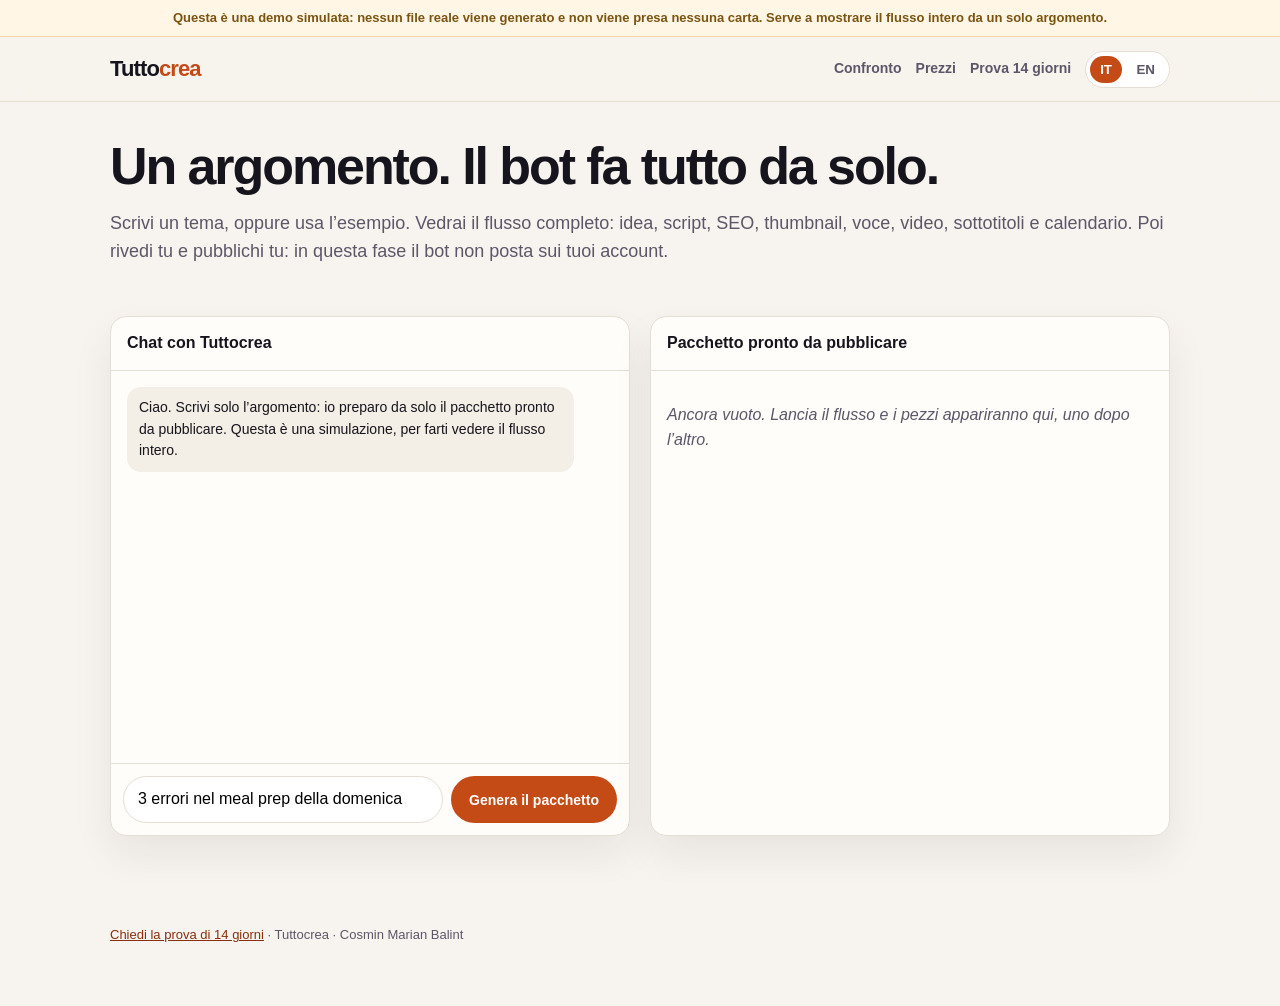
==== demo/index.html @ 0ac67a69 "Add Tuttocrea validation landing, styles, thanks page and simulated demo" ====
<!DOCTYPE html>
<html lang="it">
<head>
  <meta charset="UTF-8" />
  <meta name="viewport" content="width=device-width, initial-scale=1" />
  <title>Demo — Tuttocrea</title>
  <meta name="description" content="Demo simulata: un solo argomento, il bot prepara da solo il pacchetto pronto da pubblicare." />
  <link rel="stylesheet" href="../styles.css" />
</head>
<body>
  <div class="draft" data-i18n="banner">Questa è una demo simulata: nessun file reale viene generato e non viene presa nessuna carta. Serve a mostrare il flusso intero da un solo argomento.</div>
  <header>
    <div class="bar">
      <a class="logo" href="../index.html">Tutto<span>crea</span></a>
      <nav>
        <a href="../index.html#compare" data-i18n="nav_compare">Confronto</a>
        <a href="../index.html#pricing" data-i18n="nav_pricing">Prezzi</a>
        <a href="../index.html#prova" data-i18n="nav_cta">Prova 14 giorni</a>
        <div class="lang">
          <button type="button" id="btn-it" class="on" onclick="setLang('it')">IT</button>
          <button type="button" id="btn-en" onclick="setLang('en')">EN</button>
        </div>
      </nav>
    </div>
  </header>

  <section class="section" style="padding-bottom:0">
    <h1 data-i18n="title">Un argomento. Il bot fa tutto da solo.</h1>
    <p class="lead" data-i18n="lead">Scrivi un tema, oppure usa l’esempio. Vedrai il flusso completo: idea, script, SEO, thumbnail, voce, video, sottotitoli e calendario. Poi rivedi tu e pubblichi tu: in questa fase il bot non posta sui tuoi account.</p>
  </section>

  <div class="demo-wrap">
    <div class="chat">
      <div class="chat-h" data-i18n="chat_h">Chat con Tuttocrea</div>
      <div class="msgs" id="msgs"></div>
      <form class="composer" id="composer">
        <input id="topic" name="topic" maxlength="140" required />
        <button class="btn btn-primary" type="submit" id="go" data-i18n="go">Genera il pacchetto</button>
      </form>
    </div>
    <div class="preview">
      <div class="preview-h" data-i18n="prev_h">Pacchetto pronto da pubblicare</div>
      <div class="preview-body" id="preview">
        <p class="waiting" data-i18n="prev_empty">Ancora vuoto. Lancia il flusso e i pezzi appariranno qui, uno dopo l’altro.</p>
      </div>
    </div>
  </div>

  <footer>
    <p><a href="../index.html#prova" data-i18n="footer_cta">Chiedi la prova di 14 giorni</a> · Tuttocrea · Cosmin Marian Balint</p>
  </footer>

  <script>
    const I18N = {
      it: {
        banner: "Questa è una demo simulata: nessun file reale viene generato e non viene presa nessuna carta. Serve a mostrare il flusso intero da un solo argomento.",
        nav_compare: "Confronto",
        nav_pricing: "Prezzi",
        nav_cta: "Prova 14 giorni",
        title: "Un argomento. Il bot fa tutto da solo.",
        lead: "Scrivi un tema, oppure usa l’esempio. Vedrai il flusso completo: idea, script, SEO, thumbnail, voce, video, sottotitoli e calendario. Poi rivedi tu e pubblichi tu: in questa fase il bot non posta sui tuoi account.",
        chat_h: "Chat con Tuttocrea",
        go: "Genera il pacchetto",
        prev_h: "Pacchetto pronto da pubblicare",
        prev_empty: "Ancora vuoto. Lancia il flusso e i pezzi appariranno qui, uno dopo l’altro.",
        footer_cta: "Chiedi la prova di 14 giorni",
        ph: "Es. 3 errori nel meal prep della domenica",
        hello: "Ciao. Scrivi solo l’argomento: io preparo da solo il pacchetto pronto da pubblicare. Questa è una simulazione, per farti vedere il flusso intero.",
        working: "Ricevuto. Preparo il pacchetto completo, senza farti aprire altri tool.",
        done: "Pacchetto pronto. Puoi rivedere ogni pezzo a destra. Se qualcosa non va, in un piano reale potresti rigenerare solo quel pezzo, nei limiti dei crediti.",
        busy: "Sto ancora preparando questo pacchetto.",
        b_idea: "Idea e nicchia",
        b_script: "Script",
        b_seo: "Titolo, tag e SEO",
        b_thumb: "Thumbnail",
        b_voice: "Voce IA",
        b_video: "Video",
        b_cap: "Sottotitoli",
        b_cal: "Calendario"
      },
      en: {
        banner: "This is a simulated demo: no real files are generated and no card is taken. It shows the full flow from a single topic.",
        nav_compare: "Compare",
        nav_pricing: "Pricing",
        nav_cta: "14-day trial",
        title: "One topic. The bot does everything on its own.",
        lead: "Type a theme, or use the example. You will see the full flow: idea, script, SEO, thumbnail, voice, video, captions and schedule. Then you review and you publish: at this stage the bot does not post to your accounts.",
        chat_h: "Chat with Tuttocrea",
        go: "Generate the package",
        prev_h: "Ready-to-publish package",
        prev_empty: "Still empty. Start the flow and the pieces will appear here, one after another.",
        footer_cta: "Ask for the 14-day trial",
        ph: "e.g. 3 mistakes in Sunday meal prep",
        hello: "Hi. Type only the topic: I will prepare the ready-to-publish package on my own. This is a simulation, so you can see the full flow.",
        working: "Got it. I am preparing the full package, without asking you to open other tools.",
        done: "The package is ready. You can review every piece on the right. In a live plan you could regenerate just one piece, within your credit limits.",
        busy: "I am still preparing this package.",
        b_idea: "Idea and niche",
        b_script: "Script",
        b_seo: "Title, tags and SEO",
        b_thumb: "Thumbnail",
        b_voice: "AI voice",
        b_video: "Video",
        b_cap: "Captions",
        b_cal: "Schedule"
      }
    };

    let lang = "it";
    let running = false;

    function t(k) { return (I18N[lang] && I18N[lang][k]) || I18N.it[k] || k; }

    function setLang(next) {
      lang = next;
      document.documentElement.lang = next;
      document.getElementById("btn-en").classList.toggle("on", next === "en");
      document.getElementById("btn-it").classList.toggle("on", next === "it");
      document.querySelectorAll("[data-i18n]").forEach((el) => {
        const k = el.getAttribute("data-i18n");
        if (I18N[next] && I18N[next][k]) el.textContent = I18N[next][k];
      });
      document.getElementById("topic").placeholder = t("ph");
      if (!document.getElementById("topic").value) {
        document.getElementById("topic").value = next === "en"
          ? "3 mistakes in Sunday meal prep"
          : "3 errori nel meal prep della domenica";
      }
      try { localStorage.setItem("tuttocrea-lang", next); } catch (e) {}
    }

    function addBubble(role, text) {
      const el = document.createElement("div");
      el.className = "bubble " + role;
      el.textContent = text;
      document.getElementById("msgs").appendChild(el);
      el.scrollIntoView({ behavior: "smooth", block: "end" });
    }

    function pack(topic) {
      const clean = (topic || "").trim().replace(/\s+/g, " ");
      const en = lang === "en";
      const title = en
        ? ("Stop these 3 mistakes: " + clean)
        : ("Smetti di fare questi 3 errori: " + clean);
      const shortTitle = clean.length > 42 ? clean.slice(0, 42) + "…" : clean;
      return {
        idea: en
          ? "Format: 35–45 second vertical Reel/Short.\nNiche: home cooking for busy people who batch-cook on Sunday.\nAngle: three concrete mistakes that waste food and time, with a fix for each.\nAudience: beginners who already try meal prep but drop it after a week."
          : "Formato: Reel/Short verticale da 35–45 secondi.\nNicchia: cucina casalinga per chi ha poco tempo e cucina in anticipo la domenica.\nAngolo: tre errori concreti che fanno sprecare cibo e tempo, con una correzione per ciascuno.\nPubblico: principianti che già provano il meal prep ma lo abbandonano dopo una settimana.",
        script: en
          ? "Hook: If your Sunday meal prep never lasts the week, it is usually one of these three mistakes.\n1) You cook five new recipes at once — pick two proteins and one grain, then repeat.\n2) You store everything in one box — sauces stay separate or the food goes soggy by Tuesday.\n3) You skip a 10-minute Wednesday reset — that is when leftovers get a new dressing or become a wrap.\nClose: Save this, try it this Sunday, and tell me which mistake you were making."
          : "Hook: Se il meal prep della domenica non ti dura la settimana, di solito è uno di questi tre errori.\n1) Cucini cinque ricette nuove insieme: scegli due proteine e un cereale, e li ripeti.\n2) Metti tutto in una sola vaschetta: le salse stanno da parte, altrimenti martedì è già una pappa.\n3) Salti il reset di dieci minuti il mercoledì: è lì che gli avanzi diventano un condimento nuovo o un wrap.\nChiusura: Salva il video, provalo questa domenica e scrivimi quale errore stavi facendo.",
        seo: en
          ? "Title: " + title + "\nDescription: A short, practical Reel on " + clean + ". No ranking promise: these tags help people find the topic.\nTags / hashtags: meal prep, Sunday prep, kitchen tips, food waste, busy week, healthy routine, cooking shorts"
          : "Titolo: " + title + "\nDescrizione: Un Reel breve e pratico su «" + clean + "». Nessuna promessa di posizionamento: i tag servono a far trovare l’argomento.\nTag / hashtag: meal prep, mealprep domenica, consigli cucina, spreco alimentare, settimana organizzata, routine in cucina, reel cucina",
        thumb: en
          ? "Thumbnail prompt: close-up of three meal-prep boxes on a wooden table, one soggy, two neat; large typography «3 MISTAKES»; high contrast, readable on a phone.\nSuggested text on image: 3 MISTAKES"
          : "Prompt thumbnail: primo piano di tre vaschette di meal prep su un tavolo di legno, una scotta e due in ordine; scritta grande «3 ERRORI»; alto contrasto, leggibile sul telefono.\nTesto suggerito sull’immagine: 3 ERRORI",
        thumbLabel: en ? "3 MISTAKES" : "3 ERRORI",
        voice: en
          ? "Voiceover (about 40 seconds), calm and clear, slightly faster on the three points:\n«If your Sunday meal prep never lasts the week, it is usually one of these three mistakes…»\nIn the live product this text becomes an audio track. This demo only shows the words that would be spoken."
          : "Voce (circa 40 secondi), calma e chiara, un po’ più rapida sui tre punti:\n«Se il meal prep della domenica non ti dura la settimana, di solito è uno di questi tre errori…»\nNel prodotto vero questo testo diventa una traccia audio. In demo vedi solo le parole che verrebbero lette.",
        video: en
          ? "Video at launch: a 16:9 or 9:16 slideshow (about 40 seconds) with 6 stills, the voice track and burned-in captions. Not a cinematic generative film.\nShot list: 1 hook title, 2 mistake 1, 3 fix 1, 4 mistake 2, 5 mistake 3, 6 close and on-screen save prompt."
          : "Video al lancio: slideshow 9:16 o 16:9 (circa 40 secondi) con 6 immagini, la traccia vocale e i sottotitoli incorporati. Non è un film generativo da studio.\nScaletta visiva: 1 titolo hook, 2 errore 1, 3 correzione 1, 4 errore 2, 5 errore 3, 6 chiusura e invito a salvare.",
        cap: en
          ? "00:00 If your Sunday meal prep never lasts the week\n00:04 it is usually one of these three mistakes.\n00:08 One: you cook five new recipes at once.\n00:14 Two: everything goes in one box — sauces stay separate.\n00:22 Three: you skip a 10-minute Wednesday reset.\n00:30 Save this and try it this Sunday."
          : "00:00 Se il meal prep della domenica non ti dura la settimana\n00:04 di solito è uno di questi tre errori.\n00:08 Uno: cucini cinque ricette nuove insieme.\n00:14 Due: metti tutto in una vaschetta — le salse stanno da parte.\n00:22 Tre: salti il reset di dieci minuti il mercoledì.\n00:30 Salva il video e provalo questa domenica.",
        cal: en
          ? "Suggested plan (you post it yourself):\n• Tuesday 18:30 — this Reel, with the title above.\n• Thursday 12:00 — a 15-second reminder cut, same hook.\n• Next Sunday 09:00 — a follow-up: “here is my 2-protein list”.\nTuttocrea does not log into your accounts or publish for you."
          : "Piano suggerito (pubblichi tu):\n• Martedì 18:30 — questo Reel, con il titolo qui sopra.\n• Giovedì 12:00 — un taglio da 15 secondi, stesso hook.\n• Domenica successiva 09:00 — un seguito: «ecco la mia lista da 2 proteine».\nTuttocrea non entra nei tuoi account e non pubblica al posto tuo.",
        shortTitle: shortTitle
      };
    }

    function block(id, title, html) {
      const wrap = document.createElement("div");
      wrap.className = "block";
      wrap.id = id;
      wrap.innerHTML = "<h3></h3><div class='body'></div>";
      wrap.querySelector("h3").textContent = title;
      wrap.querySelector(".body").innerHTML = html;
      return wrap;
    }

    function esc(s) {
      return String(s).replace(/[&<>]/g, (c) => ({ "&": "&amp;", "<": "&lt;", ">": "&gt;" }[c]));
    }

    function para(s) {
      return "<p>" + esc(s).replace(/\n/g, "<br>") + "</p>";
    }

    async function run(topic) {
      if (running) { addBubble("sys", t("busy")); return; }
      running = true;
      document.getElementById("go").disabled = true;
      addBubble("user", topic);
      addBubble("bot", t("working"));
      const preview = document.getElementById("preview");
      preview.innerHTML = "";
      const data = pack(topic);
      const steps = [
        ["idea", t("b_idea"), para(data.idea)],
        ["script", t("b_script"), para(data.script)],
        ["seo", t("b_seo"), para(data.seo)],
        ["thumb", t("b_thumb"), "<div class='thumb'></div>" + para(data.thumb)],
        ["voice", t("b_voice"), para(data.voice)],
        ["video", t("b_video"), para(data.video)],
        ["cap", t("b_cap"), para(data.cap)],
        ["cal", t("b_cal"), para(data.cal)]
      ];
      for (const [id, title, html] of steps) {
        await new Promise((r) => setTimeout(r, 700));
        const el = block(id, title, html);
        preview.appendChild(el);
        if (id === "thumb") el.querySelector(".thumb").textContent = data.thumbLabel;
        el.scrollIntoView({ behavior: "smooth", block: "end" });
        addBubble("bot", (lang === "en" ? "Added: " : "Aggiunto: ") + title + ".");
      }
      addBubble("bot", t("done"));
      running = false;
      document.getElementById("go").disabled = false;
    }

    document.getElementById("composer").addEventListener("submit", (e) => {
      e.preventDefault();
      const v = document.getElementById("topic").value.trim();
      if (v) run(v);
    });

    (function init() {
      const saved = (() => { try { return localStorage.getItem("tuttocrea-lang"); } catch (e) { return null; } })();
      setLang(saved === "en" ? "en" : "it");
      addBubble("bot", t("hello"));
    })();
  </script>
</body>
</html>
---- styles.css ----
:root {
  --ink: #16141c;
  --muted: #5c5668;
  --line: #e6ddd3;
  --bg: #f7f4ef;
  --card: #fffdf9;
  --brand: #c44b16;
  --brand-2: #8a2e0c;
  --sand: #fde8d8;
  --ok: #1f6b45;
  --no: #8a4a32;
  --shadow: 0 18px 40px rgba(22, 20, 28, .07);
}
* { box-sizing: border-box; }
body {
  margin: 0;
  font-family: "Segoe UI", "Helvetica Neue", Arial, sans-serif;
  color: var(--ink);
  background: var(--bg);
  line-height: 1.55;
}
a { color: var(--brand-2); }
header {
  position: sticky; top: 0; z-index: 5;
  background: rgba(247, 244, 239, .94);
  backdrop-filter: blur(8px);
  border-bottom: 1px solid var(--line);
}
.bar, .hero, .section, footer { max-width: 1100px; margin: 0 auto; padding: 0 20px; }
.bar { display: flex; align-items: center; justify-content: space-between; height: 64px; gap: 12px; }
.logo { font-weight: 800; letter-spacing: -0.04em; font-size: 22px; text-decoration: none; color: var(--ink); }
.logo span { color: var(--brand); }
nav { display: flex; gap: 14px; align-items: center; flex-wrap: wrap; }
nav a { text-decoration: none; color: var(--muted); font-size: 14px; font-weight: 600; }
.lang { border: 1px solid var(--line); background: #fff; border-radius: 999px; padding: 4px; }
.lang button {
  border: 0; background: transparent; border-radius: 999px;
  padding: 6px 10px; font-weight: 700; cursor: pointer; color: var(--muted);
}
.lang button.on { background: var(--brand); color: #fff; }
.btn {
  display: inline-block; text-decoration: none; border-radius: 999px;
  padding: 11px 18px; font-weight: 700; font-size: 14px; border: 0; cursor: pointer; font-family: inherit;
}
.btn-primary { background: var(--brand); color: #fff; }
.btn-primary:hover { background: var(--brand-2); }
.btn-ghost { background: #fff; color: var(--brand-2); border: 1px solid var(--line); }
.draft {
  background: #fff6e5; color: #7a5410; text-align: center;
  font-size: 13px; font-weight: 600; padding: 8px 16px; border-bottom: 1px solid #f0d7a3;
}
.hero { display: grid; grid-template-columns: 1.15fr .85fr; gap: 40px; padding: 52px 20px 28px; align-items: center; }
@media (max-width: 860px) {
  .hero { grid-template-columns: 1fr; padding-top: 28px; }
  nav .hide-sm { display: none; }
}
h1 { font-size: clamp(32px, 5vw, 52px); line-height: 1.08; letter-spacing: -0.04em; margin: 0 0 16px; }
.lead { font-size: 18px; color: var(--muted); margin: 0 0 22px; }
.cta { display: flex; gap: 10px; flex-wrap: wrap; }
.fine { font-size: 13px; color: var(--muted); margin-top: 14px; }
.hero-card {
  background: var(--card); border: 1px solid var(--line); border-radius: 20px;
  padding: 22px; box-shadow: var(--shadow);
}
.hero-card h2 { margin: 0 0 10px; font-size: 16px; }
.pack-list { list-style: none; margin: 0; padding: 0; }
.pack-list li {
  display: flex; gap: 10px; align-items: flex-start;
  padding: 7px 0; border-bottom: 1px solid var(--line); color: var(--muted); font-size: 14px;
}
.pack-list li:last-child { border-bottom: 0; }
.pack-list b { color: var(--ink); min-width: 1.4em; }
.section { padding: 36px 20px 8px; }
.section h2 { font-size: 28px; letter-spacing: -0.03em; margin: 0 0 12px; }
.grid { display: grid; grid-template-columns: repeat(auto-fit, minmax(230px, 1fr)); gap: 16px; margin: 18px 0 8px; }
.card, .price {
  background: var(--card); border: 1px solid var(--line); border-radius: 16px;
  padding: 18px; box-shadow: var(--shadow);
}
.card h3, .price h3 { margin: 0 0 8px; }
.steps { display: grid; grid-template-columns: repeat(3, 1fr); gap: 12px; margin: 12px 0 24px; }
@media (max-width: 800px) { .steps { grid-template-columns: 1fr; } }
.steps div { background: var(--card); border: 1px solid var(--line); border-radius: 14px; padding: 16px 18px; }
.steps strong { color: var(--brand); }
.prices { display: grid; grid-template-columns: repeat(3, 1fr); gap: 16px; margin: 18px 0 8px; }
@media (max-width: 800px) { .prices { grid-template-columns: 1fr; } }
.price.featured { border-color: var(--brand); box-shadow: 0 0 0 2px rgba(196,75,22,.16), var(--shadow); }
.tag {
  display: inline-block; background: var(--sand); color: var(--brand-2);
  font-size: 11px; font-weight: 800; letter-spacing: .08em; text-transform: uppercase;
  border-radius: 999px; padding: 4px 8px; margin-bottom: 8px;
}
.amount { font-size: 32px; font-weight: 800; letter-spacing: -0.04em; }
.amount small { font-size: 14px; color: var(--muted); font-weight: 600; }
.price ul { padding-left: 18px; color: var(--muted); }
.table-wrap { overflow-x: auto; margin: 18px 0 28px; border: 1px solid var(--line); border-radius: 16px; background: var(--card); box-shadow: var(--shadow); }
table.compare { width: 100%; border-collapse: collapse; min-width: 720px; font-size: 14px; }
table.compare th, table.compare td { padding: 10px 12px; text-align: left; border-bottom: 1px solid var(--line); vertical-align: top; }
table.compare th { background: #f3eee6; font-size: 13px; }
table.compare th.hl, table.compare td.hl { background: #fff3ea; }
table.compare tr:last-child td { border-bottom: 0; }
.yes { color: var(--ok); font-weight: 700; }
.no { color: var(--no); }
.partial { color: #8a6410; }
details { background: var(--card); border: 1px solid var(--line); border-radius: 12px; padding: 12px 16px; margin: 8px 0; }
details summary { cursor: pointer; font-weight: 700; }
details p { margin: 8px 0 0; color: var(--muted); }
form.proposal {
  background: var(--sand); border: 1px solid var(--line); border-radius: 16px;
  padding: 20px; margin: 16px 0 40px;
}
form.proposal label { display: block; font-size: 13px; font-weight: 700; margin: 10px 0 4px; }
form.proposal input, form.proposal textarea, form.proposal select {
  width: 100%; border: 1px solid var(--line); border-radius: 10px; padding: 10px 12px; font: inherit; background: #fff;
}
#form-note {
  display: none; margin-top: 12px; background: #fff; border: 1px solid #f0d7a3;
  color: #7a5410; padding: 10px 12px; border-radius: 10px; font-weight: 600;
}
footer { padding: 28px 20px 48px; color: var(--muted); font-size: 13px; }
.source { font-size: 12px; color: var(--muted); }
/* demo */
.demo-wrap { display: grid; grid-template-columns: 1fr 1fr; gap: 20px; padding: 28px 20px 48px; max-width: 1100px; margin: 0 auto; }
@media (max-width: 900px) { .demo-wrap { grid-template-columns: 1fr; } }
.chat, .preview {
  background: var(--card); border: 1px solid var(--line); border-radius: 16px;
  box-shadow: var(--shadow); min-height: 520px; display: flex; flex-direction: column;
}
.chat-h, .preview-h { padding: 14px 16px; border-bottom: 1px solid var(--line); font-weight: 800; }
.msgs { flex: 1; overflow-y: auto; padding: 16px; display: flex; flex-direction: column; gap: 10px; max-height: 64vh; }
.bubble { max-width: 92%; padding: 10px 12px; border-radius: 14px; font-size: 14px; white-space: pre-wrap; }
.bubble.user { align-self: flex-end; background: var(--brand); color: #fff; }
.bubble.bot { align-self: flex-start; background: #f3eee6; color: var(--ink); }
.bubble.sys { align-self: center; background: transparent; color: var(--muted); font-size: 12px; font-weight: 600; }
.composer { display: flex; gap: 8px; padding: 12px; border-top: 1px solid var(--line); }
.composer input { flex: 1; border: 1px solid var(--line); border-radius: 999px; padding: 10px 14px; font: inherit; }
.preview-body { padding: 16px; overflow-y: auto; max-height: 70vh; }
.block { border: 1px solid var(--line); border-radius: 12px; padding: 12px; margin: 0 0 12px; background: #fff; }
.block h3 { margin: 0 0 6px; font-size: 13px; letter-spacing: .04em; text-transform: uppercase; color: var(--brand-2); }
.block p, .block ul { margin: 0; color: var(--muted); font-size: 14px; }
.thumb {
  aspect-ratio: 16/9; border-radius: 10px; background:
    linear-gradient(135deg, #2b1a12, #c44b16 55%, #f3c7a4);
  color: #fff; display: flex; align-items: flex-end; padding: 14px;
  font-weight: 800; letter-spacing: -0.03em; font-size: 20px; line-height: 1.15;
  text-shadow: 0 2px 8px rgba(0,0,0,.35);
}
.waiting { color: var(--muted); font-style: italic; }
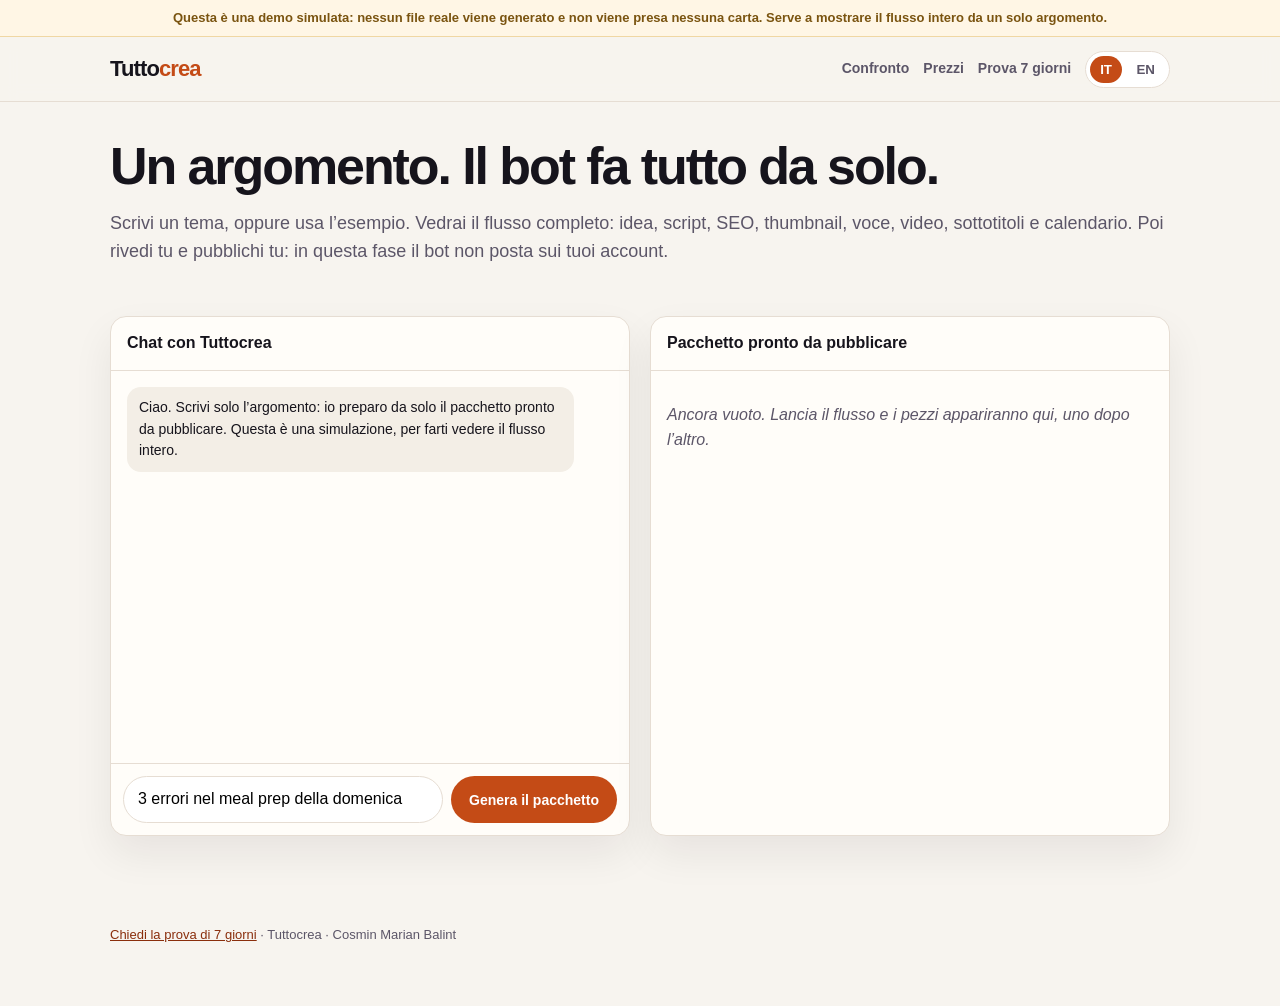
==== commit 53439b2b: "Switch free trial from 14 days to 7 days to match Gumroad, keep 3-package cap" ====
--- a/demo/index.html
+++ b/demo/index.html
@@ -15,7 +15,7 @@
       <nav>
         <a href="../index.html#compare" data-i18n="nav_compare">Confronto</a>
         <a href="../index.html#pricing" data-i18n="nav_pricing">Prezzi</a>
-        <a href="../index.html#prova" data-i18n="nav_cta">Prova 14 giorni</a>
+        <a href="../index.html#prova" data-i18n="nav_cta">Prova 7 giorni</a>
         <div class="lang">
           <button type="button" id="btn-it" class="on" onclick="setLang('it')">IT</button>
           <button type="button" id="btn-en" onclick="setLang('en')">EN</button>
@@ -47,7 +47,7 @@
   </div>
 
   <footer>
-    <p><a href="../index.html#prova" data-i18n="footer_cta">Chiedi la prova di 14 giorni</a> · Tuttocrea · Cosmin Marian Balint</p>
+    <p><a href="../index.html#prova" data-i18n="footer_cta">Chiedi la prova di 7 giorni</a> · Tuttocrea · Cosmin Marian Balint</p>
   </footer>
 
   <script>
@@ -56,14 +56,14 @@
         banner: "Questa è una demo simulata: nessun file reale viene generato e non viene presa nessuna carta. Serve a mostrare il flusso intero da un solo argomento.",
         nav_compare: "Confronto",
         nav_pricing: "Prezzi",
-        nav_cta: "Prova 14 giorni",
+        nav_cta: "Prova 7 giorni",
         title: "Un argomento. Il bot fa tutto da solo.",
         lead: "Scrivi un tema, oppure usa l’esempio. Vedrai il flusso completo: idea, script, SEO, thumbnail, voce, video, sottotitoli e calendario. Poi rivedi tu e pubblichi tu: in questa fase il bot non posta sui tuoi account.",
         chat_h: "Chat con Tuttocrea",
         go: "Genera il pacchetto",
         prev_h: "Pacchetto pronto da pubblicare",
         prev_empty: "Ancora vuoto. Lancia il flusso e i pezzi appariranno qui, uno dopo l’altro.",
-        footer_cta: "Chiedi la prova di 14 giorni",
+        footer_cta: "Chiedi la prova di 7 giorni",
         ph: "Es. 3 errori nel meal prep della domenica",
         hello: "Ciao. Scrivi solo l’argomento: io preparo da solo il pacchetto pronto da pubblicare. Questa è una simulazione, per farti vedere il flusso intero.",
         working: "Ricevuto. Preparo il pacchetto completo, senza farti aprire altri tool.",
@@ -82,14 +82,14 @@
         banner: "This is a simulated demo: no real files are generated and no card is taken. It shows the full flow from a single topic.",
         nav_compare: "Compare",
         nav_pricing: "Pricing",
-        nav_cta: "14-day trial",
+        nav_cta: "7-day trial",
         title: "One topic. The bot does everything on its own.",
         lead: "Type a theme, or use the example. You will see the full flow: idea, script, SEO, thumbnail, voice, video, captions and schedule. Then you review and you publish: at this stage the bot does not post to your accounts.",
         chat_h: "Chat with Tuttocrea",
         go: "Generate the package",
         prev_h: "Ready-to-publish package",
         prev_empty: "Still empty. Start the flow and the pieces will appear here, one after another.",
-        footer_cta: "Ask for the 14-day trial",
+        footer_cta: "Ask for the 7-day trial",
         ph: "e.g. 3 mistakes in Sunday meal prep",
         hello: "Hi. Type only the topic: I will prepare the ready-to-publish package on my own. This is a simulation, so you can see the full flow.",
         working: "Got it. I am preparing the full package, without asking you to open other tools.",
